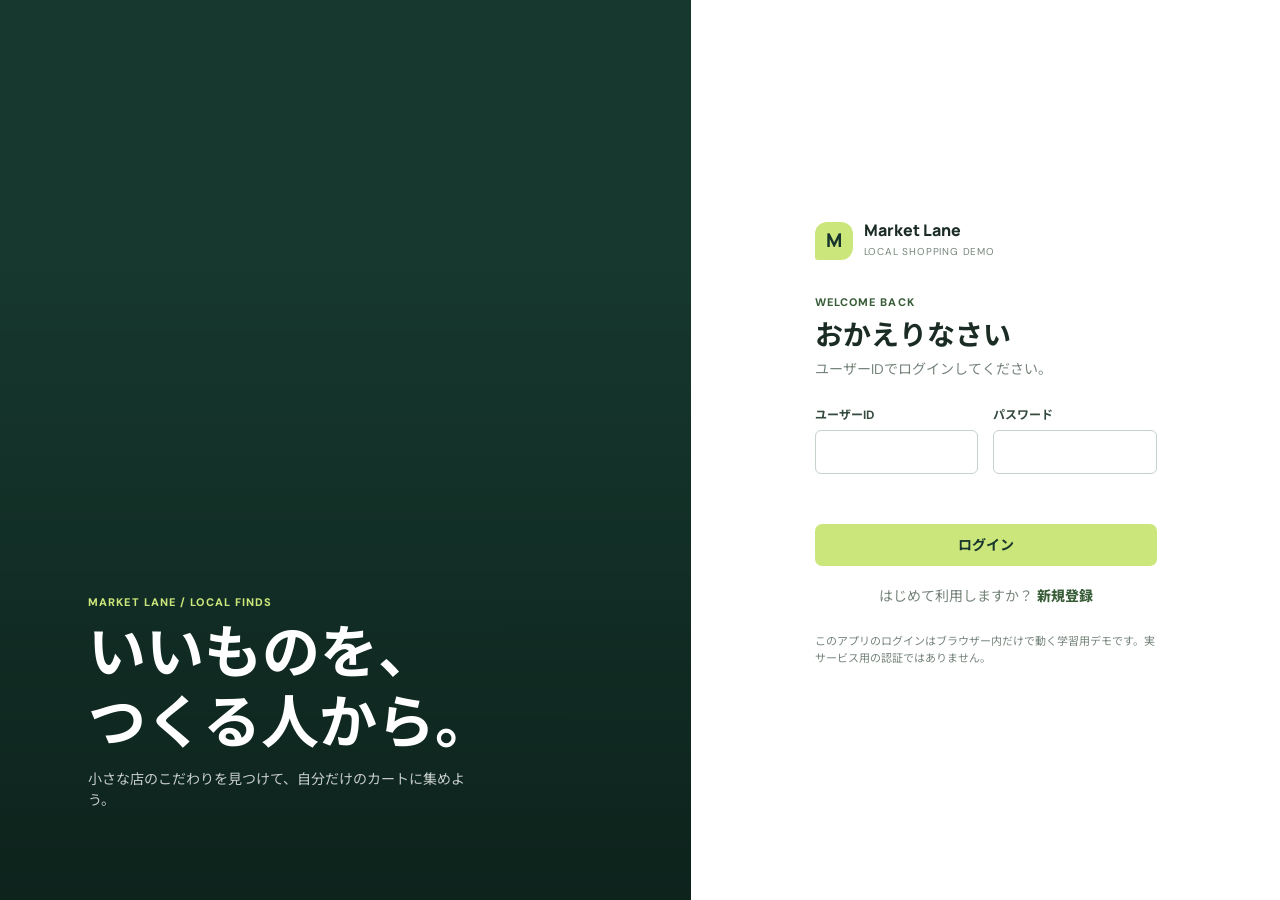
==== project/index.html @ 94c4ca4a "feat: v1.0作成" ====
<!doctype html>
<html lang="ja">
<head>
    <meta charset="UTF-8">
    <meta name="viewport" content="width=device-width, initial-scale=1">
    <meta name="theme-color" content="#f5f4ef">
    <title>Market Lane | Local shopping</title>
    <link rel="preconnect" href="https://fonts.googleapis.com">
    <link rel="preconnect" href="https://fonts.gstatic.com" crossorigin>
    <link href="https://fonts.googleapis.com/css2?family=DM+Sans:wght@400;500;600;700&family=Manrope:wght@500;600;700;800&family=Noto+Sans+JP:wght@400;500;600;700&display=swap" rel="stylesheet">
    <link rel="stylesheet" href="css/style.css">
</head>
<body>
    <div id="app" class="app-shell">
        <main id="authScreen" class="auth-screen" aria-live="polite"></main>
        <div id="storefront" class="storefront" hidden>
            <header id="siteHeader" class="site-header"></header>
            <main id="mainContent" class="main-content" tabindex="-1"></main>
            <nav id="sideMenu" class="side-menu" aria-label="メインメニュー" hidden></nav>
            <button id="menuToggle" class="menu-toggle" type="button" aria-label="メニューを開く" aria-expanded="false" hidden>
                <span class="menu-toggle-icon" aria-hidden="true"><span></span><span></span></span>
            </button>
        </div>
        <div id="overlayRoot"></div>
        <div id="toastRegion" class="toast-region" aria-live="polite" aria-atomic="true"></div>
    </div>

    <script src="data/seed.js"></script>
    <script src="js/repositories/local-storage-repository.js"></script>
    <script src="js/services/app-service.js"></script>
    <script src="js/app.js"></script>
</body>
</html>
---- project/css/style.css ----
@import url('./base/tokens.css');

*,
*::before,
*::after {
  box-sizing: border-box;
}

html {
  color-scheme: light;
  scroll-behavior: smooth;
}

body {
  min-width: 320px;
  margin: 0;
  background: var(--page);
  color: var(--ink);
  font-family: 'DM Sans', 'Noto Sans JP', sans-serif;
  font-size: 14px;
  line-height: 1.55;
}

button,
input,
select,
textarea {
  font: inherit;
}

button {
  color: inherit;
}

button:focus-visible,
a:focus-visible,
input:focus-visible,
select:focus-visible,
textarea:focus-visible {
  outline: 3px solid color-mix(in srgb, var(--accent) 55%, white);
  outline-offset: 2px;
}

button:disabled {
  cursor: not-allowed;
  opacity: 0.48;
}

[hidden] {
  display: none !important;
}

.app-shell {
  min-height: 100vh;
}

.site-header {
  position: sticky;
  z-index: 20;
  top: 0;
  display: flex;
  min-height: 76px;
  align-items: center;
  justify-content: space-between;
  gap: 24px;
  padding: 12px max(28px, calc((100vw - 1220px) / 2));
  border-bottom: 1px solid var(--line);
  background: color-mix(in srgb, var(--surface) 94%, transparent);
  backdrop-filter: blur(16px);
}

.brand-lockup {
  display: inline-flex;
  align-items: center;
  gap: 11px;
  color: inherit;
  text-decoration: none;
}

.brand-mark {
  display: grid;
  width: 38px;
  aspect-ratio: 1;
  place-items: center;
  border-radius: 12px 12px 12px 3px;
  background: var(--accent);
  color: #17332d;
  font-family: 'Manrope', sans-serif;
  font-size: 19px;
  font-weight: 800;
}

.brand-name {
  display: block;
  font-family: 'Manrope', sans-serif;
  font-size: 16px;
  font-weight: 800;
  letter-spacing: 0;
  line-height: 1.1;
}

.brand-caption {
  display: block;
  margin-top: 4px;
  color: var(--muted);
  font-size: 10px;
  letter-spacing: 0.08em;
  text-transform: uppercase;
}

.header-actions,
.inline-actions,
.section-heading,
.page-heading,
.store-heading,
.toolbar,
.tab-list,
.segmented-control,
.card-actions,
.form-actions,
.total-line,
.panel-heading,
.sheet-heading,
.settings-row,
.menu-link,
.empty-state-actions {
  display: flex;
  align-items: center;
}

.header-actions,
.inline-actions,
.form-actions {
  gap: 10px;
}

.header-user {
  max-width: 180px;
  overflow: hidden;
  color: var(--muted);
  text-overflow: ellipsis;
  white-space: nowrap;
}

.main-content {
  width: min(1220px, 100%);
  min-height: calc(100vh - 76px);
  margin-inline: auto;
  padding: 36px 30px 100px;
  animation: appear 300ms ease both;
}

.page-heading {
  justify-content: space-between;
  gap: 20px;
  margin-bottom: 25px;
}

.eyebrow,
.section-kicker {
  margin: 0 0 5px;
  color: var(--accent-deep);
  font-size: 11px;
  font-weight: 800;
  letter-spacing: 0.1em;
  text-transform: uppercase;
}

h1,
h2,
h3,
p {
  margin-top: 0;
}

h1,
h2,
h3 {
  font-family: 'Manrope', 'Noto Sans JP', sans-serif;
  letter-spacing: 0;
}

h1 {
  margin-bottom: 0;
  font-size: clamp(25px, 4vw, 34px);
  line-height: 1.2;
}

h2 {
  margin-bottom: 0;
  font-size: 20px;
  line-height: 1.3;
}

h3 {
  margin-bottom: 0;
  font-size: 15px;
  line-height: 1.4;
}

.muted,
.help-text {
  color: var(--muted);
}

.small-text {
  font-size: 12px;
}

.sr-only {
  position: absolute;
  width: 1px;
  height: 1px;
  overflow: hidden;
  clip: rect(0, 0, 0, 0);
  white-space: nowrap;
  clip-path: inset(50%);
}

.button,
.icon-button,
.menu-toggle,
.tab-button,
.filter-chip,
.segmented-button,
.quantity-button,
.close-button,
.text-button,
.store-title-button {
  display: inline-flex;
  min-height: 42px;
  align-items: center;
  justify-content: center;
  gap: 8px;
  border: 1px solid transparent;
  border-radius: 7px;
  background: transparent;
  cursor: pointer;
  text-decoration: none;
  transition: background 150ms ease, border-color 150ms ease, color 150ms ease, transform 150ms ease;
}

.button {
  padding: 0 16px;
  background: var(--ink);
  color: #fff;
  font-weight: 700;
}

.button:hover:not(:disabled) {
  background: var(--ink-soft);
  transform: translateY(-1px);
}

.button-primary {
  background: var(--accent);
  color: #18352d;
}

.button-primary:hover:not(:disabled) {
  background: var(--accent-strong);
  color: #102a23;
}

.button-outline {
  border-color: var(--line-strong);
  background: var(--surface);
  color: var(--ink);
}

.button-outline:hover:not(:disabled),
.icon-button:hover:not(:disabled) {
  border-color: var(--ink);
  background: var(--surface-raised);
}

.button-danger {
  border-color: #eab6a9;
  background: #fff6f2;
  color: #a23b27;
}

.button-small {
  min-height: 34px;
  padding-inline: 11px;
  font-size: 12px;
}

.button-block {
  width: 100%;
}

.icon-button {
  width: 42px;
  aspect-ratio: 1;
  border-color: var(--line);
  background: var(--surface);
  color: var(--ink);
  font-size: 17px;
}

.text-button {
  min-height: 30px;
  padding: 0 4px;
  color: var(--accent-deep);
  font-weight: 700;
}

.text-button:hover {
  color: var(--ink);
}

.field-grid {
  display: grid;
  grid-template-columns: repeat(2, minmax(0, 1fr));
  gap: 15px;
}

.field {
  display: grid;
  gap: 6px;
  min-width: 0;
}

.field-full {
  grid-column: 1 / -1;
}

.field label,
.field-label {
  color: var(--ink-soft);
  font-size: 12px;
  font-weight: 700;
}

.input,
.select,
.textarea {
  width: 100%;
  min-height: 44px;
  padding: 10px 12px;
  border: 1px solid var(--line-strong);
  border-radius: 6px;
  background: var(--surface);
  color: var(--ink);
}

.textarea {
  min-height: 96px;
  resize: vertical;
}

.input::placeholder,
.textarea::placeholder {
  color: #98a29c;
}

.form-error,
.form-success {
  min-height: 20px;
  margin: 0;
  color: var(--danger);
  font-size: 12px;
}

.form-success {
  color: var(--success);
}

.auth-screen {
  display: grid;
  min-height: 100vh;
  grid-template-columns: minmax(0, 1.08fr) minmax(360px, 0.92fr);
  background: var(--surface);
}

.auth-visual {
  position: relative;
  display: flex;
  min-height: 100vh;
  align-items: flex-end;
  overflow: hidden;
  padding: clamp(28px, 7vw, 88px);
  background: #183b31;
  color: white;
}

.auth-visual::before {
  position: absolute;
  inset: 0;
  background: linear-gradient(0deg, rgb(11 31 25 / 88%), rgb(11 31 25 / 10%) 72%), url('https://images.unsplash.com/photo-1509440159596-0249088772ff?auto=format&fit=crop&w=1800&q=90') center / cover;
  content: '';
  transform: scale(1.01);
}

.auth-visual-copy {
  position: relative;
  max-width: 520px;
  animation: rise 550ms ease both;
}

.auth-visual-copy .eyebrow {
  color: var(--accent);
}

.auth-visual-copy h1 {
  max-width: 500px;
  margin-bottom: 13px;
  font-size: clamp(34px, 5vw, 58px);
}

.auth-visual-copy p:last-child {
  max-width: 390px;
  margin: 0;
  color: rgb(255 255 255 / 77%);
}

.auth-panel {
  display: grid;
  align-content: center;
  width: min(470px, 100%);
  justify-self: center;
  padding: 42px clamp(24px, 5vw, 68px);
}

.auth-panel h2 {
  margin: 0 0 7px;
  font-size: 28px;
}

.auth-panel > .muted {
  margin-bottom: 25px;
}

.auth-form {
  display: grid;
  gap: 15px;
}

.auth-switch {
  margin: 20px 0 0;
  color: var(--muted);
  text-align: center;
}

.auth-switch button {
  padding: 0;
  border: 0;
  background: transparent;
  color: var(--accent-deep);
  cursor: pointer;
  font-weight: 800;
}

.auth-logo {
  margin-bottom: 34px;
}

.shopping-toolbar {
  display: grid;
  grid-template-columns: 1fr auto;
  gap: 18px;
  align-items: center;
  margin-bottom: 20px;
}

.tab-list {
  min-width: 0;
  gap: 5px;
  overflow-x: auto;
  scrollbar-width: thin;
}

.tab-button {
  min-height: 39px;
  flex: 0 0 auto;
  gap: 9px;
  padding: 0 13px;
  border-color: var(--line);
  background: var(--surface);
  color: var(--muted);
  font-weight: 700;
}

.tab-item {
  display: inline-flex;
  flex: 0 0 auto;
  align-items: center;
  gap: 3px;
}

.tab-button.active {
  border-color: var(--ink);
  background: var(--ink);
  color: #fff;
}

.tab-close {
  display: inline-grid;
  width: 30px;
  min-height: 39px;
  place-items: center;
  border: 1px solid var(--line);
  border-radius: 6px;
  background: var(--surface);
  color: var(--muted);
  cursor: pointer;
  font-size: 16px;
  line-height: 1;
}

.tab-close:hover {
  border-color: var(--danger);
  color: var(--danger);
}

.tab-add {
  min-width: 40px;
  padding-inline: 9px;
  border-style: dashed;
  font-size: 18px;
}

.search-area {
  margin-bottom: 27px;
  border: 1px solid var(--line);
  border-radius: 8px;
  background: var(--surface);
}

.search-toggle {
  display: flex;
  width: 100%;
  min-height: 54px;
  align-items: center;
  justify-content: space-between;
  padding: 0 17px;
  border: 0;
  background: transparent;
  cursor: pointer;
  font-weight: 800;
  text-align: left;
  transition: min-height 180ms ease, background 180ms ease;
}

.search-area:has(.search-form) .search-toggle {
  min-height: 66px;
  background: var(--surface-raised);
}

.search-toggle-label {
  display: inline-flex;
  align-items: center;
  gap: 10px;
}

.search-icon {
  display: inline-block;
  width: 16px;
  aspect-ratio: 1;
  border: 2px solid currentColor;
  border-radius: 50%;
  position: relative;
}

.search-icon::after {
  position: absolute;
  right: -6px;
  bottom: -4px;
  width: 7px;
  height: 2px;
  background: currentColor;
  content: '';
  transform: rotate(45deg);
}

.search-form {
  display: grid;
  grid-template-columns: 1fr 1.3fr 1.7fr auto;
  gap: 12px;
  align-items: end;
  padding: 0 17px 17px;
  animation: rise 200ms ease both;
}

.category-options {
  display: flex;
  min-height: 44px;
  flex-wrap: wrap;
  align-items: center;
  gap: 7px;
}

.filter-chip {
  min-height: 32px;
  padding: 0 10px;
  border-color: var(--line-strong);
  background: var(--surface);
  color: var(--muted);
  font-size: 12px;
  font-weight: 700;
}

.filter-chip.active {
  border-color: var(--accent);
  background: var(--accent-soft);
  color: var(--ink);
}

.section-heading {
  justify-content: space-between;
  gap: 14px;
  margin-bottom: 13px;
}

.store-section {
  margin-bottom: 34px;
  padding-bottom: 27px;
  border-bottom: 1px solid var(--line);
  animation: rise 350ms ease both;
}

.store-heading {
  justify-content: space-between;
  gap: 14px;
  margin-bottom: 15px;
}

.store-title-button {
  min-height: auto;
  justify-content: flex-start;
  padding: 0;
  border: 0;
  font-family: 'Manrope', 'Noto Sans JP', sans-serif;
  font-size: 19px;
  font-weight: 800;
}

.store-title-button:hover {
  color: var(--accent-deep);
}

.store-subtitle {
  margin: 4px 0 0;
  color: var(--muted);
  font-size: 12px;
}

.product-row {
  display: grid;
  grid-auto-columns: minmax(210px, 1fr);
  grid-auto-flow: column;
  gap: 13px;
  overflow-x: auto;
  padding: 2px 2px 10px;
  scroll-snap-type: x mandatory;
  scrollbar-color: var(--line-strong) transparent;
  scrollbar-width: thin;
}

.product-card {
  min-width: 0;
  overflow: hidden;
  border: 1px solid var(--line);
  border-radius: 7px;
  background: var(--surface);
  scroll-snap-align: start;
  transition: border-color 150ms ease, transform 180ms ease;
}

.product-card:hover {
  border-color: #a4b2a9;
  transform: translateY(-2px);
}

.product-card-trigger {
  display: block;
  width: 100%;
  padding: 0;
  border: 0;
  background: transparent;
  cursor: pointer;
  text-align: left;
}

.product-image-wrap {
  position: relative;
  overflow: hidden;
  aspect-ratio: 1.45;
  background: var(--surface-raised);
}

.product-image,
.detail-image,
.store-cover {
  display: block;
  width: 100%;
  height: 100%;
  object-fit: cover;
}

.product-image {
  transition: transform 350ms ease;
}

.product-card:hover .product-image {
  transform: scale(1.035);
}

.stock-badge,
.category-badge,
.status-badge {
  display: inline-flex;
  min-height: 23px;
  align-items: center;
  padding: 2px 8px;
  border-radius: 4px;
  background: var(--surface-raised);
  color: var(--ink-soft);
  font-size: 10px;
  font-weight: 800;
}

.stock-badge {
  position: absolute;
  right: 8px;
  bottom: 8px;
  background: rgb(255 255 255 / 93%);
}

.product-body {
  display: grid;
  min-height: 146px;
  align-content: start;
  gap: 7px;
  padding: 12px;
}

.product-name {
  display: -webkit-box;
  min-height: 42px;
  overflow: hidden;
  -webkit-box-orient: vertical;
  -webkit-line-clamp: 2;
  font-size: 13px;
  font-weight: 800;
  line-height: 1.55;
}

.product-meta {
  display: flex;
  align-items: center;
  justify-content: space-between;
  gap: 8px;
}

.product-price {
  font-family: 'Manrope', sans-serif;
  font-size: 18px;
  font-weight: 800;
  white-space: nowrap;
}

.category-badge {
  background: var(--accent-soft);
  color: var(--accent-deep);
}

.card-actions {
  gap: 7px;
  margin-top: 2px;
}

.card-actions .button {
  flex: 1;
}

.store-page-hero {
  display: grid;
  min-height: 240px;
  grid-template-columns: minmax(0, 1.1fr) minmax(240px, 0.9fr);
  overflow: hidden;
  margin-bottom: 30px;
  border-radius: 9px;
  background: var(--ink);
  color: white;
}

.store-page-copy {
  align-self: center;
  padding: clamp(22px, 5vw, 48px);
}

.store-page-copy .eyebrow {
  color: var(--accent);
}

.store-page-copy h1 {
  margin-bottom: 10px;
}

.store-page-copy p {
  max-width: 520px;
  margin: 0 0 17px;
  color: rgb(255 255 255 / 76%);
}

.store-page-image {
  min-height: 230px;
  background: #53695d;
}

.store-info-line {
  display: flex;
  flex-wrap: wrap;
  gap: 8px 18px;
  margin-top: 14px;
  color: rgb(255 255 255 / 72%);
  font-size: 12px;
}

.segmented-control {
  width: fit-content;
  gap: 4px;
  padding: 4px;
  border: 1px solid var(--line);
  border-radius: 7px;
  background: var(--surface-raised);
}

.segmented-button {
  min-height: 34px;
  padding: 0 13px;
  color: var(--muted);
  font-size: 12px;
  font-weight: 800;
}

.segmented-button.active {
  background: var(--surface);
  color: var(--ink);
  box-shadow: 0 1px 3px rgb(20 36 28 / 10%);
}

.list-stack {
  display: grid;
  gap: 11px;
}

.cart-row,
.favorite-row,
.order-card,
.settings-section,
.account-panel {
  border: 1px solid var(--line);
  border-radius: 7px;
  background: var(--surface);
}

.cart-row,
.favorite-row {
  display: grid;
  grid-template-columns: 86px minmax(0, 1fr) auto;
  gap: 14px;
  align-items: center;
  padding: 11px;
}

.cart-row-image {
  width: 86px;
  aspect-ratio: 1.15;
  border-radius: 5px;
  background: var(--surface-raised);
  object-fit: cover;
}

.cart-row-name {
  margin-bottom: 4px;
  font-weight: 800;
}

.quantity-control {
  display: inline-flex;
  align-items: center;
  gap: 9px;
}

.quantity-button {
  width: 32px;
  min-height: 32px;
  border-color: var(--line-strong);
  background: var(--surface);
}

.quantity-value {
  min-width: 22px;
  text-align: center;
  font-weight: 800;
}

.cart-summary {
  display: flex;
  justify-content: flex-end;
  margin-top: 17px;
}

.cart-summary-inner {
  width: min(100%, 390px);
  padding: 16px;
  border: 1px solid var(--line);
  border-radius: 7px;
  background: var(--surface);
}

.total-line {
  justify-content: space-between;
  gap: 14px;
  margin-bottom: 12px;
}

.total-line strong {
  font-family: 'Manrope', sans-serif;
  font-size: 21px;
}

.cart-list-item {
  display: grid;
  grid-template-columns: minmax(0, 1fr) auto auto;
  align-items: center;
  gap: 14px;
  padding: 15px;
  border: 1px solid var(--line);
  border-radius: 7px;
  background: var(--surface);
}

.cart-list-title {
  font-size: 16px;
  font-weight: 800;
}

.order-card {
  padding: 17px;
}

.order-card + .order-card {
  margin-top: 12px;
}

.order-store {
  margin: 14px 0 7px;
  padding-top: 12px;
  border-top: 1px solid var(--line);
  font-weight: 800;
}

.order-item-line {
  display: flex;
  justify-content: space-between;
  gap: 15px;
  padding: 5px 0;
  color: var(--muted);
}

.settings-layout {
  display: grid;
  grid-template-columns: minmax(200px, 0.7fr) minmax(0, 1.6fr);
  align-items: start;
  gap: 23px;
}

.settings-nav {
  position: sticky;
  top: 100px;
  display: grid;
  gap: 4px;
}

.settings-nav button {
  min-height: 42px;
  padding: 0 12px;
  border: 0;
  border-radius: 5px;
  background: transparent;
  cursor: pointer;
  text-align: left;
}

.settings-nav button:hover,
.settings-nav button.active {
  background: var(--accent-soft);
  color: var(--accent-deep);
  font-weight: 800;
}

.settings-content {
  display: grid;
  gap: 13px;
}

.settings-section,
.account-panel {
  padding: 19px;
}

.settings-section h2,
.account-panel h2 {
  margin-bottom: 14px;
  font-size: 17px;
}

.settings-row {
  min-height: 53px;
  justify-content: space-between;
  gap: 16px;
  border-top: 1px solid var(--line);
}

.settings-row:first-of-type {
  border-top: 0;
}

.theme-options {
  display: flex;
  flex-wrap: wrap;
  gap: 8px;
}

.theme-swatch {
  width: 30px;
  height: 30px;
  padding: 0;
  border: 2px solid var(--surface);
  border-radius: 50%;
  background: var(--swatch);
  box-shadow: 0 0 0 1px var(--line-strong);
  cursor: pointer;
}

.theme-swatch.active {
  box-shadow: 0 0 0 2px var(--ink);
}

.toggle-control {
  position: relative;
  display: inline-flex;
  width: 46px;
  min-height: 26px;
  align-items: center;
}

.toggle-control input {
  position: absolute;
  width: 1px;
  height: 1px;
  opacity: 0;
}

.toggle-track {
  width: 46px;
  height: 26px;
  padding: 3px;
  border-radius: 20px;
  background: #c5cec8;
  cursor: pointer;
  transition: background 150ms ease;
}

.toggle-track::after {
  display: block;
  width: 20px;
  height: 20px;
  border-radius: 50%;
  background: white;
  content: '';
  transition: transform 150ms ease;
}

.toggle-control input:checked + .toggle-track {
  background: var(--accent-deep);
}

.toggle-control input:checked + .toggle-track::after {
  transform: translateX(20px);
}

.color-input {
  width: 44px;
  height: 34px;
  padding: 2px;
  border: 1px solid var(--line-strong);
  border-radius: 5px;
  background: var(--surface);
  cursor: pointer;
}

.menu-toggle {
  position: fixed;
  z-index: 40;
  bottom: 22px;
  left: 22px;
  width: 54px;
  aspect-ratio: 1;
  border-color: rgb(255 255 255 / 25%);
  border-radius: 16px 16px 16px 5px;
  background: var(--ink);
  color: white;
  box-shadow: 0 8px 25px rgb(18 33 27 / 22%);
}

.menu-toggle:hover {
  background: var(--accent-deep);
  transform: translateY(-2px);
}

.menu-toggle-icon {
  display: grid;
  width: 18px;
  gap: 5px;
}

.menu-toggle-icon span {
  height: 2px;
  border-radius: 2px;
  background: currentColor;
}

.side-menu {
  position: fixed;
  z-index: 35;
  bottom: 88px;
  left: 22px;
  display: grid;
  width: min(260px, calc(100vw - 44px));
  gap: 5px;
  padding: 12px;
  border: 1px solid var(--line);
  border-radius: 9px;
  background: var(--surface);
  box-shadow: 0 16px 45px rgb(18 33 27 / 18%);
  animation: rise 180ms ease both;
}

.menu-link {
  min-height: 44px;
  gap: 12px;
  padding: 0 12px;
  border: 0;
  border-radius: 5px;
  background: transparent;
  cursor: pointer;
  font-weight: 700;
  text-align: left;
}

.menu-link:hover,
.menu-link.active {
  background: var(--accent-soft);
  color: var(--accent-deep);
}

.menu-link-icon {
  display: inline-grid;
  width: 22px;
  place-items: center;
  font-size: 16px;
}

.overlay-backdrop {
  position: fixed;
  z-index: 60;
  inset: 0;
  display: flex;
  align-items: flex-end;
  justify-content: center;
  background: rgb(11 27 21 / 52%);
  animation: fade-in 160ms ease both;
}

.bottom-sheet {
  width: min(620px, 100%);
  max-height: min(91vh, 850px);
  overflow-y: auto;
  padding: 10px 25px 28px;
  border-radius: 15px 15px 0 0;
  background: var(--surface);
  box-shadow: 0 -14px 50px rgb(12 31 24 / 18%);
  animation: sheet-up 230ms cubic-bezier(0.2, 0.75, 0.3, 1) both;
  touch-action: pan-y;
}

.sheet-grab-zone {
  display: grid;
  min-height: 27px;
  place-items: center;
  cursor: grab;
  touch-action: none;
}

.sheet-grab {
  width: 39px;
  height: 4px;
  border-radius: 3px;
  background: #c7d0ca;
}

.sheet-heading {
  justify-content: space-between;
  gap: 16px;
  margin-bottom: 12px;
}

.close-button {
  width: 36px;
  min-height: 36px;
  border-color: var(--line);
  background: var(--surface);
  font-size: 20px;
}

.detail-image-wrap {
  overflow: hidden;
  aspect-ratio: 1.7;
  margin: 0 -25px 18px;
  background: var(--surface-raised);
}

.detail-body {
  display: grid;
  gap: 12px;
}

.detail-body h2 {
  font-size: 25px;
}

.detail-price {
  font-family: 'Manrope', sans-serif;
  font-size: 29px;
  font-weight: 800;
}

.detail-description {
  margin: 0;
  color: var(--muted);
}

.sheet-actions {
  display: grid;
  grid-template-columns: auto 1fr 1.4fr;
  gap: 9px;
  margin-top: 7px;
}

.toast-region {
  position: fixed;
  z-index: 90;
  right: 20px;
  bottom: 20px;
  display: grid;
  width: min(360px, calc(100vw - 40px));
  gap: 8px;
  pointer-events: none;
}

.toast {
  padding: 12px 15px;
  border: 1px solid rgb(255 255 255 / 25%);
  border-radius: 6px;
  background: var(--ink);
  color: white;
  box-shadow: 0 8px 25px rgb(18 33 27 / 18%);
  animation: rise 180ms ease both;
}

.toast.error {
  background: #9e3f2a;
}

.empty-state {
  display: grid;
  min-height: 220px;
  align-content: center;
  justify-items: center;
  padding: 25px;
  border: 1px dashed var(--line-strong);
  border-radius: 7px;
  background: color-mix(in srgb, var(--surface) 65%, transparent);
  text-align: center;
}

.empty-state-icon {
  margin-bottom: 7px;
  color: var(--accent-deep);
  font-size: 28px;
}

.empty-state h2,
.empty-state h3 {
  margin-bottom: 5px;
}

.empty-state p {
  max-width: 380px;
  margin-bottom: 13px;
  color: var(--muted);
}

.check-row {
  display: flex;
  flex-wrap: wrap;
  gap: 8px;
}

.check-option {
  display: inline-flex;
  min-height: 34px;
  align-items: center;
  gap: 7px;
  padding: 0 9px;
  border: 1px solid var(--line);
  border-radius: 5px;
  background: var(--surface);
  color: var(--muted);
  font-size: 12px;
}

.check-option:has(input:checked) {
  border-color: var(--accent);
  background: var(--accent-soft);
  color: var(--accent-deep);
}

.inline-input {
  display: flex;
  gap: 8px;
}

.inline-input .input {
  flex: 1;
}

.store-card-row {
  display: grid;
  grid-template-columns: 112px 1fr auto;
  align-items: center;
  gap: 13px;
  padding: 9px;
  border: 1px solid var(--line);
  border-radius: 6px;
  background: var(--surface);
}

.store-card-row img {
  width: 112px;
  aspect-ratio: 1.4;
  border-radius: 4px;
  object-fit: cover;
}

.store-card-row h3 {
  margin-bottom: 4px;
}

.footer-note {
  margin-top: 25px;
  color: var(--muted);
  font-size: 11px;
}

[data-theme='dark'] {
  color-scheme: dark;
  --page: #15221d;
  --surface: #1c2d25;
  --surface-raised: #24372e;
  --ink: #f0f5ef;
  --ink-soft: #d7e1d9;
  --muted: #a9b9ad;
  --line: #31483b;
  --line-strong: #496252;
  --accent-soft: #334a37;
  --accent-deep: #cde994;
  --danger: #ff9a83;
  --success: #a7e1bd;
}

[data-theme='custom'] {
  --accent: var(--user-accent, #d45d3f);
  --accent-strong: color-mix(in srgb, var(--user-accent, #d45d3f) 78%, black);
  --accent-soft: color-mix(in srgb, var(--user-accent, #d45d3f) 14%, white);
  --accent-deep: color-mix(in srgb, var(--user-accent, #d45d3f) 75%, #1c2922);
}

[data-reduce-motion='true'] *,
[data-reduce-motion='true'] *::before,
[data-reduce-motion='true'] *::after {
  scroll-behavior: auto !important;
  animation-duration: 0.01ms !important;
  animation-iteration-count: 1 !important;
  transition-duration: 0.01ms !important;
}

@keyframes appear {
  from { opacity: 0; }
  to { opacity: 1; }
}

@keyframes rise {
  from { opacity: 0; transform: translateY(8px); }
  to { opacity: 1; transform: translateY(0); }
}

@keyframes fade-in {
  from { opacity: 0; }
  to { opacity: 1; }
}

@keyframes sheet-up {
  from { opacity: 0.7; transform: translateY(25px); }
  to { opacity: 1; transform: translateY(0); }
}

@media (max-width: 850px) {
  .auth-screen {
    grid-template-columns: 0.8fr 1.2fr;
  }

  .search-form {
    grid-template-columns: repeat(2, minmax(0, 1fr));
  }

  .settings-layout {
    grid-template-columns: 1fr;
  }

  .settings-nav {
    position: static;
    display: flex;
    overflow-x: auto;
  }

  .settings-nav button {
    flex: 0 0 auto;
  }
}

@media (max-width: 620px) {
  .site-header {
    min-height: 66px;
    padding: 10px 16px;
  }

  .brand-mark {
    width: 34px;
  }

  .header-user {
    display: none;
  }

  .main-content {
    min-height: calc(100vh - 66px);
    padding: 25px 16px 95px;
  }

  .page-heading {
    align-items: flex-start;
  }

  .page-heading .button {
    flex: 0 0 auto;
  }

  .auth-screen {
    display: block;
    background: var(--surface);
  }

  .auth-visual {
    min-height: 34vh;
    padding: 26px 23px;
  }

  .auth-visual-copy h1 {
    max-width: 350px;
    font-size: 33px;
  }

  .auth-visual-copy p:last-child {
    font-size: 12px;
  }

  .auth-panel {
    width: min(480px, 100%);
    padding: 26px 22px 40px;
  }

  .auth-logo {
    display: none;
  }

  .field-grid {
    grid-template-columns: 1fr;
  }

  .field-full {
    grid-column: auto;
  }

  .shopping-toolbar {
    grid-template-columns: 1fr;
    gap: 10px;
  }

  .shopping-toolbar > .button {
    justify-self: start;
  }

  .search-form {
    grid-template-columns: 1fr;
  }

  .product-row {
    grid-auto-columns: minmax(205px, 72vw);
  }

  .store-page-hero {
    grid-template-columns: 1fr;
  }

  .store-page-image {
    min-height: 150px;
    max-height: 190px;
    grid-row: 1;
  }

  .cart-row,
  .favorite-row {
    grid-template-columns: 68px minmax(0, 1fr);
    gap: 10px;
  }

  .cart-row > :last-child,
  .favorite-row > :last-child {
    grid-column: 2;
    justify-self: start;
  }

  .cart-row-image {
    width: 68px;
  }

  .settings-row {
    align-items: flex-start;
    flex-direction: column;
    padding-block: 10px;
  }

  .settings-row .inline-actions {
    flex-wrap: wrap;
  }

  .cart-list-item {
    grid-template-columns: minmax(0, 1fr) auto;
    gap: 8px;
  }

  .cart-list-item > :last-child {
    grid-column: 1 / -1;
    justify-self: end;
  }

  .sheet-actions {
    grid-template-columns: auto 1fr;
  }

  .sheet-actions .button:last-child {
    grid-column: 1 / -1;
  }

  .bottom-sheet {
    padding-inline: 19px;
  }

  .detail-image-wrap {
    margin-inline: -19px;
  }

  .store-card-row {
    grid-template-columns: 78px 1fr;
  }

  .store-card-row img {
    width: 78px;
  }

  .store-card-row > :last-child {
    grid-column: 2;
    justify-self: start;
  }

  .menu-toggle {
    bottom: 15px;
    left: 15px;
  }

  .side-menu {
    bottom: 79px;
    left: 15px;
  }

  .toast-region {
    right: 12px;
    bottom: 12px;
    width: min(340px, calc(100vw - 24px));
  }
}
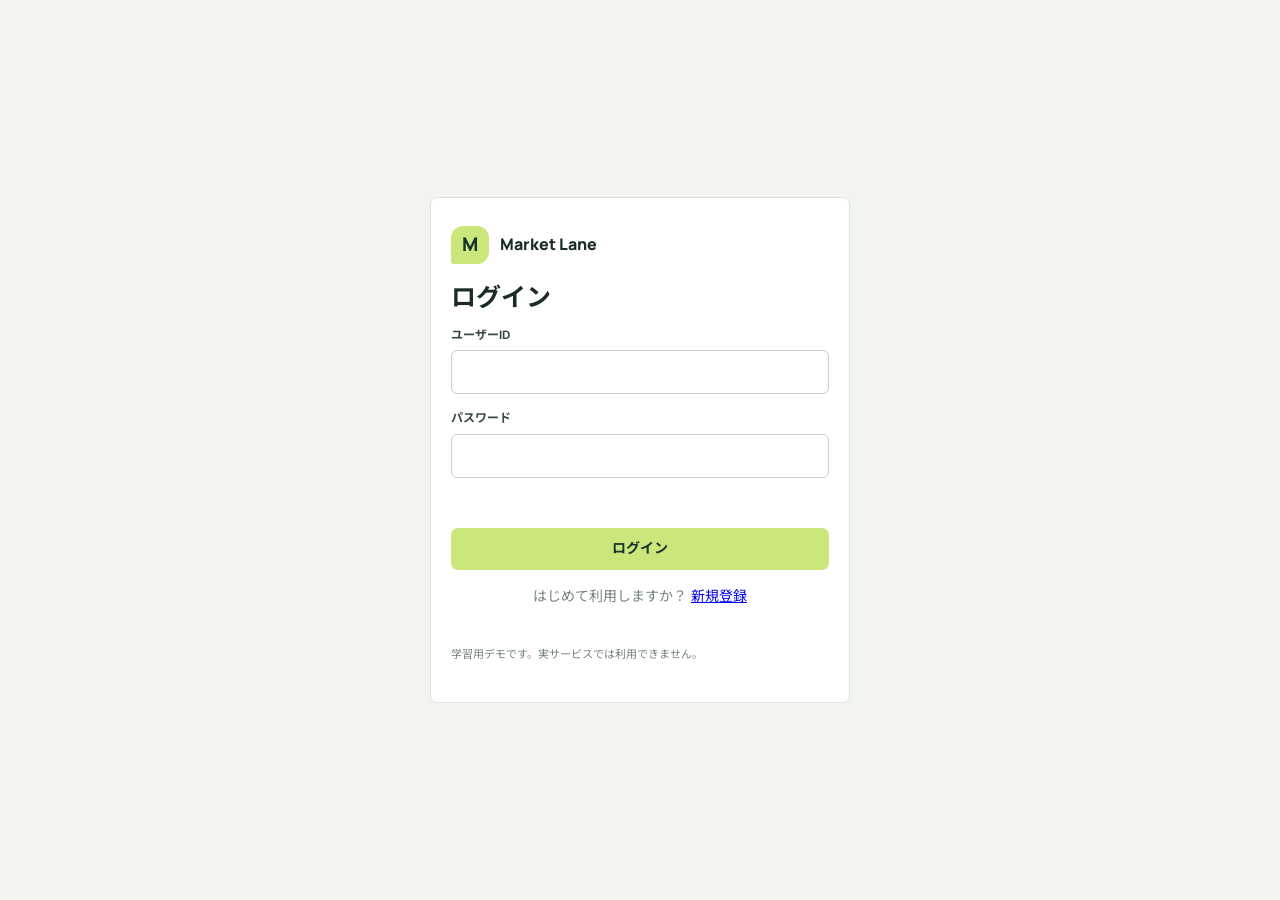
==== commit e56c02f0: "temp: 途中で途切れたフォルダ構成の改修" ====
--- a/project/index.html
+++ b/project/index.html
@@ -10,7 +10,7 @@
     <link href="https://fonts.googleapis.com/css2?family=DM+Sans:wght@400;500;600;700&family=Manrope:wght@500;600;700;800&family=Noto+Sans+JP:wght@400;500;600;700&display=swap" rel="stylesheet">
     <link rel="stylesheet" href="css/style.css">
 </head>
-<body>
+<body data-page="login">
     <div id="app" class="app-shell">
         <main id="authScreen" class="auth-screen" aria-live="polite"></main>
         <div id="storefront" class="storefront" hidden>
@@ -28,6 +28,10 @@
     <script src="data/seed.js"></script>
     <script src="js/repositories/local-storage-repository.js"></script>
     <script src="js/services/app-service.js"></script>
+    <script src="js/utils/format.js"></script>
+    <script src="js/components/markup.js"></script>
+    <script src="js/screens/auth-screen.js"></script>
+    <script src="js/screens/shopping-screen.js"></script>
     <script src="js/app.js"></script>
 </body>
 </html>
--- a/project/css/style.css
+++ b/project/css/style.css
@@ -97,15 +97,6 @@
   font-weight: 800;
   letter-spacing: 0;
   line-height: 1.1;
-}
-
-.brand-caption {
-  display: block;
-  margin-top: 4px;
-  color: var(--muted);
-  font-size: 10px;
-  letter-spacing: 0.08em;
-  text-transform: uppercase;
 }
 
 .header-actions,
@@ -154,16 +145,6 @@
   justify-content: space-between;
   gap: 20px;
   margin-bottom: 25px;
-}
-
-.eyebrow,
-.section-kicker {
-  margin: 0 0 5px;
-  color: var(--accent-deep);
-  font-size: 11px;
-  font-weight: 800;
-  letter-spacing: 0.1em;
-  text-transform: uppercase;
 }
 
 h1,
@@ -370,66 +351,24 @@
 .auth-screen {
   display: grid;
   min-height: 100vh;
-  grid-template-columns: minmax(0, 1.08fr) minmax(360px, 0.92fr);
-  background: var(--surface);
-}
-
-.auth-visual {
-  position: relative;
-  display: flex;
-  min-height: 100vh;
-  align-items: flex-end;
-  overflow: hidden;
-  padding: clamp(28px, 7vw, 88px);
-  background: #183b31;
-  color: white;
-}
-
-.auth-visual::before {
-  position: absolute;
-  inset: 0;
-  background: linear-gradient(0deg, rgb(11 31 25 / 88%), rgb(11 31 25 / 10%) 72%), url('https://images.unsplash.com/photo-1509440159596-0249088772ff?auto=format&fit=crop&w=1800&q=90') center / cover;
-  content: '';
-  transform: scale(1.01);
-}
-
-.auth-visual-copy {
-  position: relative;
-  max-width: 520px;
-  animation: rise 550ms ease both;
-}
-
-.auth-visual-copy .eyebrow {
-  color: var(--accent);
-}
-
-.auth-visual-copy h1 {
-  max-width: 500px;
-  margin-bottom: 13px;
-  font-size: clamp(34px, 5vw, 58px);
-}
-
-.auth-visual-copy p:last-child {
-  max-width: 390px;
+  place-items: center;
+  padding: 24px 16px;
+  background: var(--page);
+}
+
+.auth-panel {
+  display: grid;
+  width: min(420px, 100%);
+  gap: 14px;
+  padding: 28px 20px;
+  border: 1px solid var(--line);
+  border-radius: 7px;
+  background: var(--surface);
+}
+
+.auth-panel h1 {
   margin: 0;
-  color: rgb(255 255 255 / 77%);
-}
-
-.auth-panel {
-  display: grid;
-  align-content: center;
-  width: min(470px, 100%);
-  justify-self: center;
-  padding: 42px clamp(24px, 5vw, 68px);
-}
-
-.auth-panel h2 {
-  margin: 0 0 7px;
-  font-size: 28px;
-}
-
-.auth-panel > .muted {
-  margin-bottom: 25px;
+  font-size: 25px;
 }
 
 .auth-form {
@@ -437,8 +376,12 @@
   gap: 15px;
 }
 
+.auth-form .field-grid {
+  grid-template-columns: 1fr;
+}
+
 .auth-switch {
-  margin: 20px 0 0;
+  margin: 2px 0 0;
   color: var(--muted);
   text-align: center;
 }
@@ -453,76 +396,173 @@
 }
 
 .auth-logo {
-  margin-bottom: 34px;
-}
-
-.shopping-toolbar {
-  display: grid;
-  grid-template-columns: 1fr auto;
-  gap: 18px;
+  margin-bottom: 4px;
+}
+
+.browser-frame {
+  overflow: hidden;
+  border: 1px solid var(--line-strong);
+  border-radius: 10px 10px 7px 7px;
+  background: var(--surface);
+  box-shadow: 0 3px 12px rgb(26 44 36 / 5%);
+}
+
+.browser-tabbar {
+  display: flex;
+  min-height: 52px;
+  align-items: flex-end;
+  gap: 12px;
+  padding: 8px 13px 0;
+  border-bottom: 1px solid var(--line);
+  background: var(--surface-raised);
+}
+
+.browser-tab-controls {
+  display: flex;
+  flex: 0 0 auto;
+  align-self: center;
+  gap: 6px;
+  padding: 0 5px 1px 1px;
+}
+
+.browser-tab-controls span {
+  width: 9px;
+  aspect-ratio: 1;
+  border: 1px solid rgb(26 44 36 / 12%);
+  border-radius: 50%;
+  background: #d87668;
+}
+
+.browser-tab-controls span:nth-child(2) {
+  background: #e4bd5b;
+}
+
+.browser-tab-controls span:nth-child(3) {
+  background: #71a77f;
+}
+
+.tab-list {
+  display: flex;
+  min-width: 0;
+  flex: 1;
+  align-items: flex-end;
+  gap: 3px;
+  overflow-x: auto;
+  scrollbar-width: none;
+}
+
+.tab-list::-webkit-scrollbar {
+  display: none;
+}
+
+.tab-item {
+  position: relative;
+  display: flex;
+  min-width: 150px;
+  max-width: 240px;
+  height: 39px;
+  flex: 0 1 205px;
   align-items: center;
-  margin-bottom: 20px;
-}
-
-.tab-list {
+  border-radius: 9px 9px 0 0;
+  background: color-mix(in srgb, var(--surface-raised) 76%, var(--line));
+}
+
+.tab-item.active {
+  z-index: 1;
+  background: var(--surface);
+  box-shadow: 0 -1px 0 var(--surface), 1px 0 0 var(--surface), -1px 0 0 var(--surface);
+}
+
+.tab-button {
+  display: block;
+  width: 100%;
   min-width: 0;
-  gap: 5px;
-  overflow-x: auto;
-  scrollbar-width: thin;
-}
-
-.tab-button {
   min-height: 39px;
-  flex: 0 0 auto;
-  gap: 9px;
-  padding: 0 13px;
-  border-color: var(--line);
-  background: var(--surface);
-  color: var(--muted);
-  font-weight: 700;
-}
-
-.tab-item {
-  display: inline-flex;
-  flex: 0 0 auto;
-  align-items: center;
-  gap: 3px;
-}
-
-.tab-button.active {
-  border-color: var(--ink);
-  background: var(--ink);
-  color: #fff;
-}
-
-.tab-close {
-  display: inline-grid;
-  width: 30px;
-  min-height: 39px;
-  place-items: center;
-  border: 1px solid var(--line);
-  border-radius: 6px;
-  background: var(--surface);
+  overflow: hidden;
+  padding: 0 34px 0 14px;
+  border: 0;
+  border-radius: inherit;
+  background: transparent;
   color: var(--muted);
   cursor: pointer;
-  font-size: 16px;
+  font-weight: 700;
+  text-align: left;
+  text-overflow: ellipsis;
+  white-space: nowrap;
+}
+
+.tab-button.active {
+  color: var(--ink);
+}
+
+.tab-item:not(.active):hover {
+  background: color-mix(in srgb, var(--surface) 76%, var(--surface-raised));
+}
+
+.tab-close {
+  position: absolute;
+  top: 9px;
+  right: 7px;
+  display: grid;
+  width: 21px;
+  height: 21px;
+  place-items: center;
+  border: 0;
+  border-radius: 50%;
+  background: transparent;
+  color: var(--muted);
+  cursor: pointer;
+  font-size: 15px;
   line-height: 1;
 }
 
 .tab-close:hover {
-  border-color: var(--danger);
-  color: var(--danger);
+  background: var(--line);
+  color: var(--ink);
 }
 
 .tab-add {
-  min-width: 40px;
-  padding-inline: 9px;
-  border-style: dashed;
-  font-size: 18px;
+  width: 34px;
+  min-width: 34px;
+  height: 34px;
+  flex: 0 0 34px;
+  align-self: center;
+  padding: 0;
+  border: 0;
+  border-radius: 50%;
+  background: transparent;
+  color: var(--ink-soft);
+  cursor: pointer;
+  font-size: 21px;
+}
+
+.tab-add:hover {
+  background: var(--line);
+}
+
+.browser-panel {
+  min-height: 260px;
+  padding: 19px 19px 4px;
+  background: var(--surface);
+}
+
+.tab-panel-heading {
+  display: flex;
+  align-items: center;
+  justify-content: space-between;
+  gap: 12px;
+  margin: 0 2px 13px;
+}
+
+.tab-panel-heading h2 {
+  overflow: hidden;
+  font-size: 15px;
+  text-overflow: ellipsis;
+  white-space: nowrap;
 }
 
 .search-area {
-  margin-bottom: 27px;
+  margin-bottom: 23px;
   border: 1px solid var(--line);
   border-radius: 8px;
   background: var(--surface);
@@ -640,16 +680,11 @@
   color: var(--accent-deep);
 }
 
-.store-subtitle {
-  margin: 4px 0 0;
-  color: var(--muted);
-  font-size: 12px;
-}
-
 .product-row {
   display: grid;
   grid-auto-columns: minmax(210px, 1fr);
   grid-auto-flow: column;
+  align-items: start;
   gap: 13px;
   overflow-x: auto;
   padding: 2px 2px 10px;
@@ -685,6 +720,8 @@
 
 .product-image-wrap {
   position: relative;
+  display: block;
+  width: 100%;
   overflow: hidden;
   aspect-ratio: 1.45;
   background: var(--surface-raised);
@@ -730,15 +767,13 @@
 
 .product-body {
   display: grid;
-  min-height: 146px;
   align-content: start;
-  gap: 7px;
-  padding: 12px;
+  gap: 5px;
+  padding: 10px 12px;
 }
 
 .product-name {
   display: -webkit-box;
-  min-height: 42px;
   overflow: hidden;
   -webkit-box-orient: vertical;
   -webkit-line-clamp: 2;
@@ -789,10 +824,6 @@
 .store-page-copy {
   align-self: center;
   padding: clamp(22px, 5vw, 48px);
-}
-
-.store-page-copy .eyebrow {
-  color: var(--accent);
 }
 
 .store-page-copy h1 {
@@ -1210,6 +1241,10 @@
   margin-bottom: 12px;
 }
 
+.sheet-heading:has(.close-button:only-child) {
+  justify-content: flex-end;
+}
+
 .close-button {
   width: 36px;
   min-height: 36px;
@@ -1287,12 +1322,6 @@
   border-radius: 7px;
   background: color-mix(in srgb, var(--surface) 65%, transparent);
   text-align: center;
-}
-
-.empty-state-icon {
-  margin-bottom: 7px;
-  color: var(--accent-deep);
-  font-size: 28px;
 }
 
 .empty-state h2,
@@ -1421,10 +1450,6 @@
 }
 
 @media (max-width: 850px) {
-  .auth-screen {
-    grid-template-columns: 0.8fr 1.2fr;
-  }
-
   .search-form {
     grid-template-columns: repeat(2, minmax(0, 1fr));
   }
@@ -1472,31 +1497,12 @@
   }
 
   .auth-screen {
-    display: block;
-    background: var(--surface);
-  }
-
-  .auth-visual {
-    min-height: 34vh;
-    padding: 26px 23px;
-  }
-
-  .auth-visual-copy h1 {
-    max-width: 350px;
-    font-size: 33px;
-  }
-
-  .auth-visual-copy p:last-child {
-    font-size: 12px;
+    display: grid;
+    padding: 16px;
   }
 
   .auth-panel {
-    width: min(480px, 100%);
-    padding: 26px 22px 40px;
-  }
-
-  .auth-logo {
-    display: none;
+    padding: 22px 18px;
   }
 
   .field-grid {
